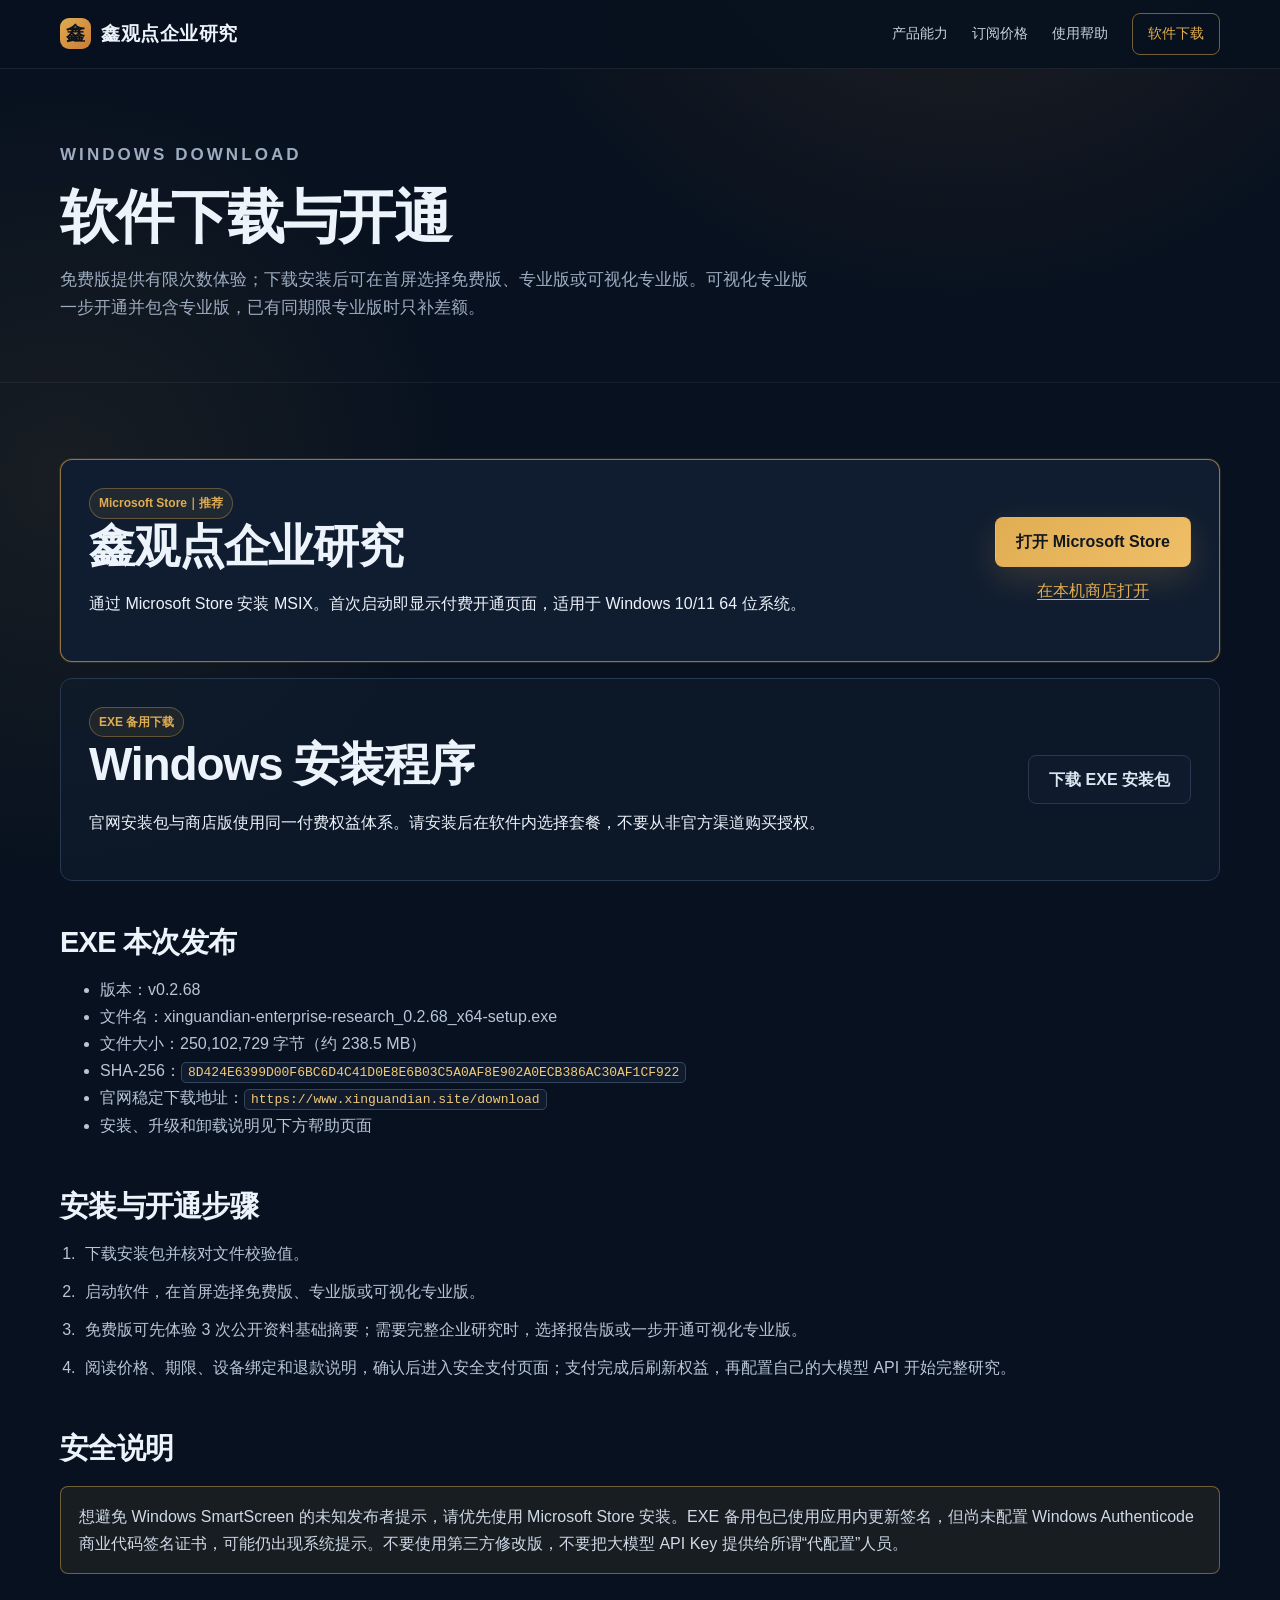
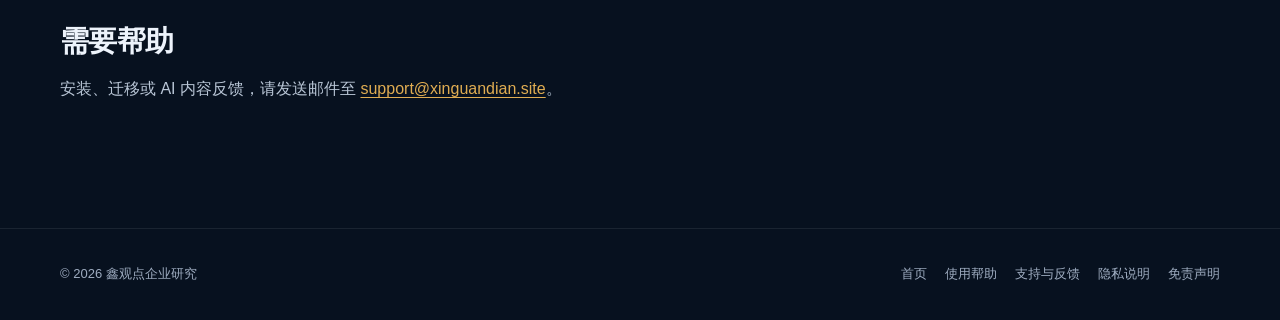
==== download-info.html @ 60618176 "separate installer endpoint from download page" ====
<!doctype html>
<html lang="zh-CN">
<head>
  <meta charset="utf-8">
  <meta name="viewport" content="width=device-width,initial-scale=1">
  <meta name="description" content="下载鑫观点企业研究 Windows 桌面软件，查看版本信息、安装步骤和文件校验值。">
  <title>软件下载｜鑫观点企业研究</title>
  <link rel="icon" href="favicon.svg">
  <link rel="stylesheet" href="styles.css">
</head>
<body>
  <header class="site-header"><nav class="container nav" aria-label="主导航"><a class="brand" href="index.html"><span class="brand-mark">鑫</span>鑫观点企业研究</a><div class="nav-links"><a href="index.html#features">产品能力</a><a href="index.html#pricing">订阅价格</a><a href="help.html">使用帮助</a><a class="nav-cta" aria-current="page" href="download.html">软件下载</a></div></nav></header>
  <main>
    <section class="page-hero"><div class="container"><p class="eyebrow">WINDOWS DOWNLOAD</p><h1>软件下载与开通</h1><p>免费版提供有限次数体验；下载安装后可在首屏选择免费版、专业版或可视化专业版。可视化专业版一步开通并包含专业版，已有同期限专业版时只补差额。</p></div></section>
    <section class="section"><div class="container">
      <article class="download-card store-download-card">
        <div><span class="status-pill">Microsoft Store｜推荐</span><h2>鑫观点企业研究</h2><p>通过 Microsoft Store 安装 MSIX。首次启动即显示付费开通页面，适用于 Windows 10/11 64 位系统。</p></div>
        <div class="download-actions"><a class="button primary" href="https://apps.microsoft.com/detail/9N70DR3F7M9R">打开 Microsoft Store</a><a class="text-link" href="ms-windows-store://pdp/?ProductId=9N70DR3F7M9R">在本机商店打开</a></div>
      </article>
      <article class="download-card backup-download-card">
        <div><span class="status-pill">EXE 备用下载</span><h2>Windows 安装程序</h2><p>官网安装包与商店版使用同一付费权益体系。请安装后在软件内选择套餐，不要从非官方渠道购买授权。</p></div>
        <a class="button secondary" href="download">下载 EXE 安装包</a>
      </article>
      <div class="prose" style="margin-top:44px">
        <section><h2>EXE 本次发布</h2><ul><li>版本：v0.2.68</li><li>文件名：xinguandian-enterprise-research_0.2.68_x64-setup.exe</li><li>文件大小：250,102,729 字节（约 238.5 MB）</li><li>SHA-256：<code>8D424E6399D00F6BC6D4C41D0E8E6B03C5A0AF8E902A0ECB386AC30AF1CF922</code></li><li>官网稳定下载地址：<code>https://www.xinguandian.site/download</code></li><li>安装、升级和卸载说明见下方帮助页面</li></ul></section>
        <section><h2>安装与开通步骤</h2><ol class="help-steps"><li>下载安装包并核对文件校验值。</li><li>启动软件，在首屏选择免费版、专业版或可视化专业版。</li><li>免费版可先体验 3 次公开资料基础摘要；需要完整企业研究时，选择报告版或一步开通可视化专业版。</li><li>阅读价格、期限、设备绑定和退款说明，确认后进入安全支付页面；支付完成后刷新权益，再配置自己的大模型 API 开始完整研究。</li></ol></section>
        <section><h2>安全说明</h2><div class="callout warning">想避免 Windows SmartScreen 的未知发布者提示，请优先使用 Microsoft Store 安装。EXE 备用包已使用应用内更新签名，但尚未配置 Windows Authenticode 商业代码签名证书，可能仍出现系统提示。不要使用第三方修改版，不要把大模型 API Key 提供给所谓“代配置”人员。</div></section>
        <section><h2>需要帮助</h2><p>安装、迁移或 AI 内容反馈，请发送邮件至 <a class="inline-link" href="mailto:support@xinguandian.site">support@xinguandian.site</a>。</p></section>
      </div>
    </div></section>
  </main>
  <footer class="site-footer"><div class="container footer-grid"><span>© 2026 鑫观点企业研究</span><div class="footer-links"><a href="index.html">首页</a><a href="help.html">使用帮助</a><a href="support.html">支持与反馈</a><a href="privacy.html">隐私说明</a><a href="disclaimer.html">免责声明</a></div></div></footer>
</body>
</html>
---- styles.css ----
:root {
  --bg: #07111f;
  --panel: #101d30;
  --panel-2: #15243a;
  --line: #273850;
  --text: #edf3fb;
  --muted: #9eacc0;
  --gold: #e0ad52;
  --gold-2: #c97b35;
  --green: #66d49b;
  --danger: #ff9b91;
  --max: 1160px;
}

* { box-sizing: border-box; }
html { scroll-behavior: smooth; }
body {
  margin: 0;
  color: var(--text);
  background:
    radial-gradient(circle at 75% -10%, rgba(201,123,53,.16), transparent 32rem),
    radial-gradient(circle at 5% 25%, rgba(224,173,82,.08), transparent 26rem),
    var(--bg);
  font-family: Inter, "Microsoft YaHei", "PingFang SC", Arial, sans-serif;
  line-height: 1.7;
}
a { color: inherit; text-decoration: none; }
img { display: block; max-width: 100%; }
button, a { -webkit-tap-highlight-color: transparent; }
.container { width: min(calc(100% - 40px), var(--max)); margin: 0 auto; }

.site-header {
  position: sticky;
  z-index: 20;
  top: 0;
  border-bottom: 1px solid rgba(255,255,255,.08);
  background: rgba(7,17,31,.9);
  backdrop-filter: blur(14px);
}
.nav { min-height: 68px; display: flex; align-items: center; justify-content: space-between; gap: 24px; }
.brand { display: inline-flex; align-items: center; gap: 10px; font-size: 19px; font-weight: 800; letter-spacing: .03em; }
.brand-mark { width: 31px; height: 31px; border-radius: 9px; display: grid; place-items: center; color: #07111f; background: linear-gradient(135deg, var(--gold), var(--gold-2)); font-weight: 900; }
.nav-links { display: flex; align-items: center; gap: 24px; color: #c8d2df; font-size: 14px; }
.nav-links a:hover, .nav-links a[aria-current="page"] { color: var(--gold); }
.nav-cta { padding: 8px 15px; border: 1px solid rgba(224,173,82,.5); border-radius: 8px; color: var(--gold) !important; }

.hero { padding: 92px 0 72px; }
.hero-grid { display: grid; grid-template-columns: 1.05fr .95fr; align-items: center; gap: 56px; }
.eyebrow { margin: 0 0 16px; color: var(--gold); font-size: 13px; font-weight: 800; letter-spacing: .18em; }
h1 { margin: 0; font-size: clamp(42px, 6vw, 72px); line-height: 1.08; letter-spacing: -.04em; }
.hero-lead { margin: 24px 0 0; max-width: 620px; color: #c9d4e2; font-size: 20px; }
.hero-note { margin-top: 18px; color: var(--muted); font-size: 13px; }
.actions { margin-top: 34px; display: flex; flex-wrap: wrap; gap: 12px; }
.button { min-height: 46px; display: inline-flex; align-items: center; justify-content: center; padding: 10px 20px; border: 1px solid transparent; border-radius: 8px; font-weight: 800; }
.button.primary { color: #13181f; background: linear-gradient(135deg, var(--gold), #efbf68); box-shadow: 0 12px 34px rgba(224,173,82,.18); }
.button.secondary { border-color: var(--line); background: rgba(16,29,48,.7); color: #dce6f1; }
.button.disabled { pointer-events: none; color: #aeb8c5; background: #263447; }

.app-window { overflow: hidden; border: 1px solid #34465f; border-radius: 14px; background: #0e1828; box-shadow: 0 32px 80px rgba(0,0,0,.38); transform: perspective(1200px) rotateY(-2deg); }
.window-bar { height: 36px; display: flex; align-items: center; gap: 7px; padding: 0 14px; border-bottom: 1px solid #263850; background: #121f32; }
.window-bar i { width: 8px; height: 8px; border-radius: 50%; background: #46566b; }
.window-bar i:first-child { background: var(--gold-2); }
.app-window img { aspect-ratio: 1.48 / 1; object-fit: cover; object-position: top left; }

.section { padding: 76px 0; }
.section.alt { border-block: 1px solid rgba(255,255,255,.06); background: rgba(16,29,48,.42); }
.section-heading { max-width: 760px; margin-bottom: 34px; }
.section-heading span { color: var(--gold); font-size: 13px; font-weight: 800; letter-spacing: .14em; }
h2 { margin: 8px 0 12px; font-size: clamp(30px, 4vw, 46px); line-height: 1.2; letter-spacing: -.025em; }
.section-heading p { margin: 0; color: var(--muted); }

.feature-grid { display: grid; grid-template-columns: repeat(3, 1fr); gap: 16px; }
.card { padding: 24px; border: 1px solid var(--line); border-radius: 12px; background: linear-gradient(145deg, rgba(21,36,58,.9), rgba(12,25,42,.86)); }
.card .number { display: inline-grid; width: 34px; height: 34px; place-items: center; border-radius: 8px; color: var(--gold); background: rgba(224,173,82,.11); font-weight: 800; }
.card h3 { margin: 18px 0 8px; font-size: 19px; }
.card p { margin: 0; color: var(--muted); font-size: 14px; }

.steps { display: grid; grid-template-columns: repeat(4, 1fr); gap: 12px; counter-reset: step; }
.step { position: relative; padding: 23px 20px; border: 1px solid var(--line); border-radius: 10px; background: rgba(16,29,48,.72); }
.step::before { counter-increment: step; content: "0" counter(step); display: block; margin-bottom: 16px; color: var(--gold); font-weight: 800; font-size: 13px; }
.step strong { display: block; margin-bottom: 6px; }
.step span { color: var(--muted); font-size: 13px; }

.preview-grid { display: grid; grid-template-columns: .9fr 1.1fr; gap: 24px; align-items: center; }
.preview-copy ul { padding: 0; margin: 24px 0; list-style: none; }
.preview-copy li { margin: 10px 0; color: #c7d2e0; }
.preview-copy li::before { content: "✓"; margin-right: 10px; color: var(--green); }
.preview-image { overflow: hidden; border: 1px solid #34465f; border-radius: 12px; background: #fff; box-shadow: 0 28px 70px rgba(0,0,0,.35); }
.preview-image img { width: 100%; }

.price-grid { display: grid; grid-template-columns: repeat(3, 1fr); gap: 16px; }
.price { position: relative; padding: 28px; border: 1px solid var(--line); border-radius: 12px; background: var(--panel); }
.price.recommended { border-color: rgba(224,173,82,.64); box-shadow: 0 0 0 1px rgba(224,173,82,.18), 0 22px 60px rgba(0,0,0,.24); }
.price-tag { position: absolute; right: 18px; top: 18px; padding: 3px 9px; border-radius: 999px; color: #17130b; background: var(--gold); font-size: 11px; font-weight: 800; }
.price h3 { margin: 0; }
.price-value { margin: 18px 0 20px; font-size: 38px; font-weight: 900; }
.price-value small { font-size: 13px; color: var(--muted); font-weight: 500; }
.price ul { min-height: 112px; padding-left: 18px; color: #c7d2e0; font-size: 14px; }
.price .button { width: 100%; }
.price-note { margin-top: 20px; color: var(--muted); font-size: 13px; text-align: center; }

.notice { padding: 20px 22px; border-left: 3px solid var(--gold); border-radius: 0 9px 9px 0; background: rgba(224,173,82,.09); color: #d5deea; }
.faq { display: grid; gap: 10px; }
details { padding: 16px 18px; border: 1px solid var(--line); border-radius: 9px; background: rgba(16,29,48,.7); }
summary { cursor: pointer; font-weight: 700; }
details p { color: var(--muted); }

.page-hero { padding: 72px 0 42px; border-bottom: 1px solid rgba(255,255,255,.06); }
.page-hero h1 { font-size: clamp(36px, 5vw, 58px); }
.page-hero p { max-width: 760px; color: var(--muted); font-size: 17px; }
.content-layout { display: grid; grid-template-columns: 240px 1fr; gap: 46px; padding: 56px 0 88px; }
.toc { position: sticky; top: 92px; align-self: start; display: grid; gap: 8px; padding: 16px; border: 1px solid var(--line); border-radius: 10px; background: rgba(16,29,48,.75); }
.toc strong { margin-bottom: 5px; color: var(--gold); }
.toc a { color: var(--muted); font-size: 13px; }
.toc a:hover { color: var(--gold); }
.prose { min-width: 0; }
.prose section { scroll-margin-top: 94px; margin-bottom: 50px; }
.prose h2 { margin: 0 0 16px; font-size: 29px; }
.prose h3 { margin-top: 28px; }
.prose p, .prose li { color: #b9c6d6; }
.prose code { padding: 2px 6px; border: 1px solid #34455d; border-radius: 5px; color: #f2c979; background: #101c2d; }
.help-steps { padding-left: 20px; }
.help-steps li { margin: 11px 0; padding-left: 5px; }
.callout { margin: 20px 0; padding: 16px 18px; border: 1px solid #38506e; border-radius: 8px; background: #12243a; color: #cfdae7; }
.callout.warning { border-color: rgba(224,173,82,.45); background: rgba(224,173,82,.08); }
.table-wrap { overflow-x: auto; }
table { width: 100%; border-collapse: collapse; border: 1px solid var(--line); }
th, td { padding: 12px 14px; border-bottom: 1px solid var(--line); text-align: left; }
th { color: var(--gold); background: #14233a; }
td { color: #b9c6d6; }

.download-card { display: grid; grid-template-columns: 1fr auto; gap: 24px; align-items: center; padding: 28px; border: 1px solid var(--line); border-radius: 12px; background: var(--panel); }
.download-card h2 { margin-top: 0; }
.status-pill { display: inline-flex; padding: 4px 9px; border: 1px solid rgba(224,173,82,.35); border-radius: 999px; color: var(--gold); background: rgba(224,173,82,.08); font-size: 12px; font-weight: 800; }
.download-card + .download-card { margin-top: 16px; }
.store-download-card { border-color: rgba(224,173,82,.62); box-shadow: 0 0 0 1px rgba(224,173,82,.12); }
.backup-download-card { background: rgba(16,29,48,.6); }
.download-actions { display: grid; gap: 10px; justify-items: center; }
.text-link, .inline-link { color: var(--gold); text-decoration: underline; text-underline-offset: 3px; }
.support-panel { max-width: 760px; padding: 34px; border: 1px solid var(--line); border-radius: 12px; background: var(--panel); }

.site-footer { padding: 34px 0; border-top: 1px solid rgba(255,255,255,.08); color: var(--muted); font-size: 13px; }
.footer-grid { display: flex; justify-content: space-between; gap: 24px; }
.footer-links { display: flex; flex-wrap: wrap; gap: 18px; }
.footer-links a:hover { color: var(--gold); }

@media (max-width: 860px) {
  .nav-links a:not(.nav-cta) { display: none; }
  .hero { padding-top: 60px; }
  .hero-grid, .preview-grid, .content-layout { grid-template-columns: 1fr; }
  .app-window { transform: none; }
  .feature-grid { grid-template-columns: repeat(2, 1fr); }
  .steps, .price-grid { grid-template-columns: 1fr 1fr; }
  .toc { position: static; grid-template-columns: repeat(2, 1fr); }
  .toc strong { grid-column: 1 / -1; }
}

@media (max-width: 580px) {
  .container { width: min(calc(100% - 28px), var(--max)); }
  .brand { font-size: 16px; }
  .nav-cta { padding: 7px 10px; }
  h1 { font-size: 42px; }
  .hero-lead { font-size: 17px; }
  .feature-grid, .steps, .price-grid { grid-template-columns: 1fr; }
  .section { padding: 58px 0; }
  .download-card { grid-template-columns: 1fr; }
  .download-actions { justify-items: start; }
  .footer-grid { flex-direction: column; }
}
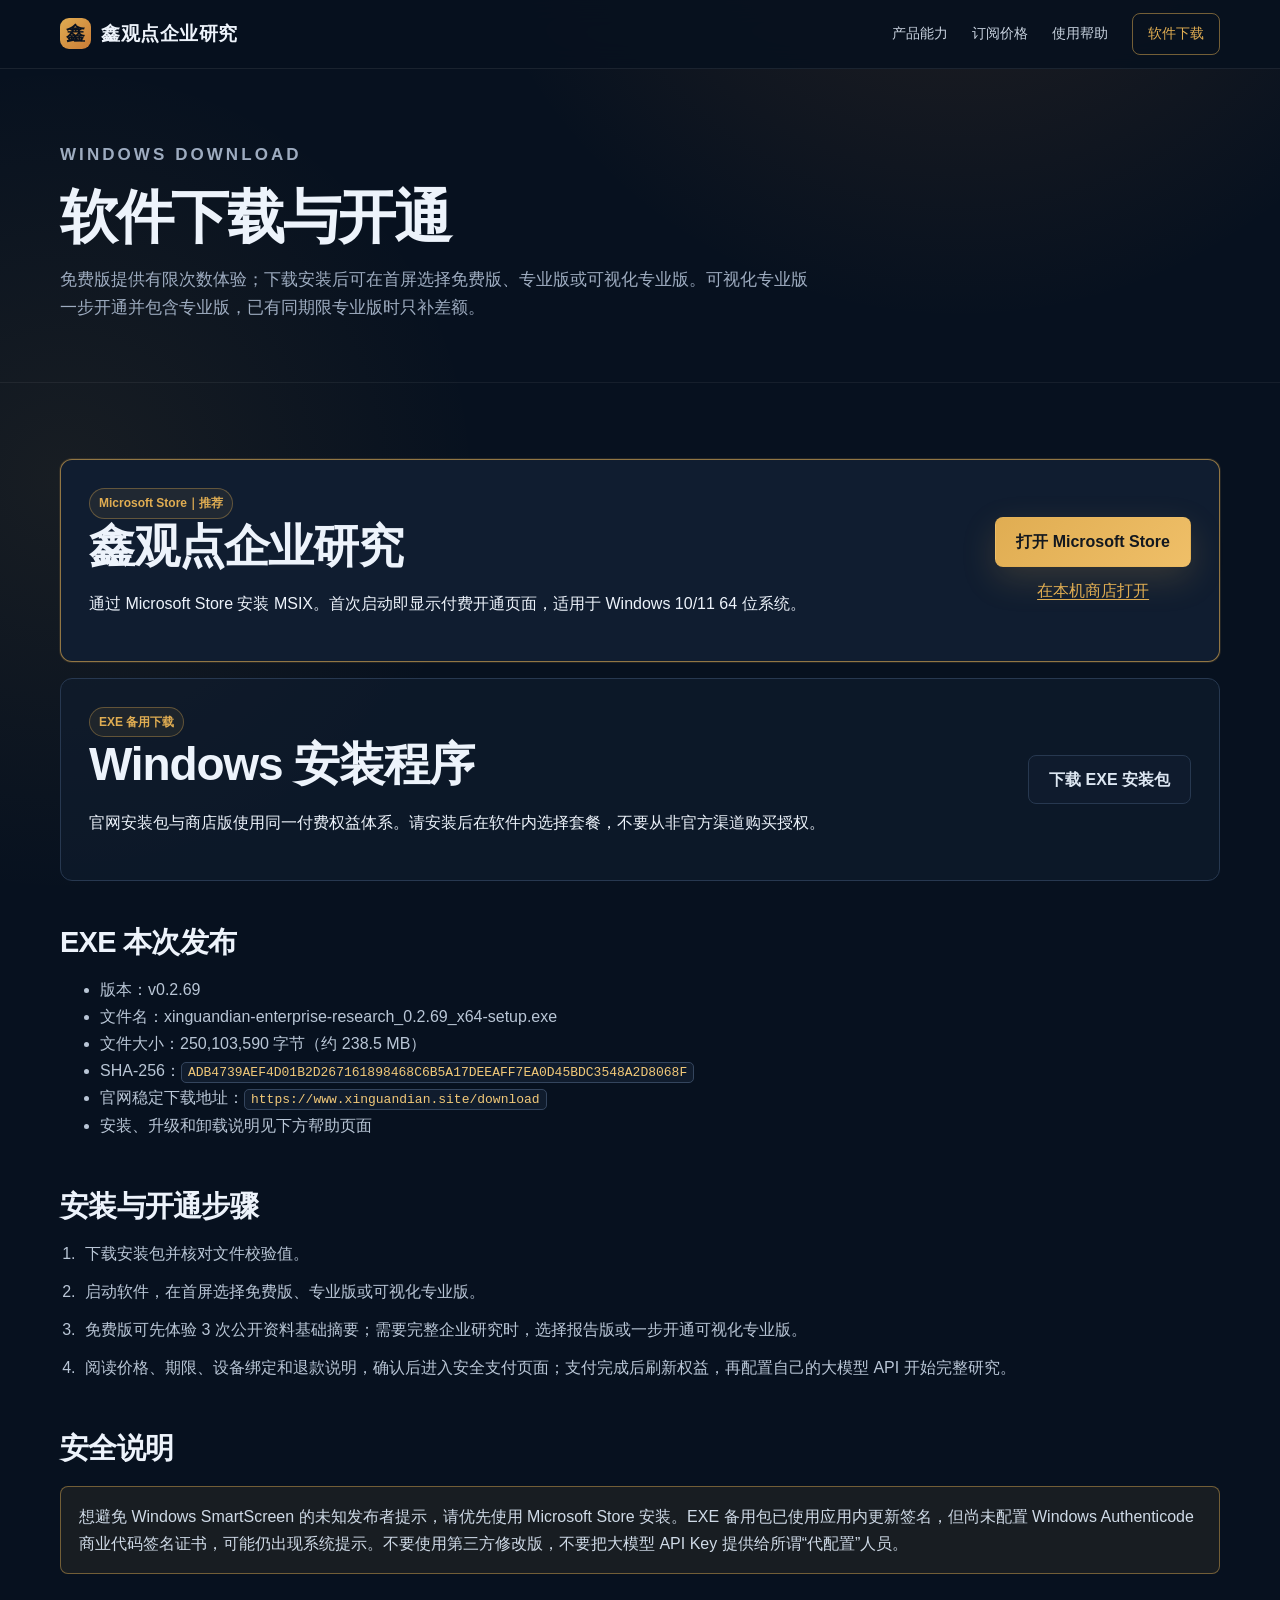
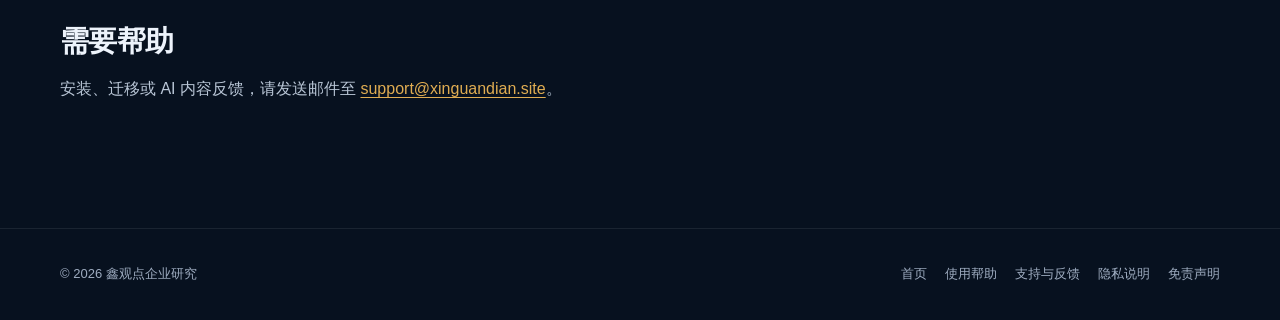
==== commit b427380a: "release v0.2.69 installer" ====
--- a/download-info.html
+++ b/download-info.html
@@ -22,7 +22,7 @@
         <a class="button secondary" href="download">下载 EXE 安装包</a>
       </article>
       <div class="prose" style="margin-top:44px">
-        <section><h2>EXE 本次发布</h2><ul><li>版本：v0.2.68</li><li>文件名：xinguandian-enterprise-research_0.2.68_x64-setup.exe</li><li>文件大小：250,102,729 字节（约 238.5 MB）</li><li>SHA-256：<code>8D424E6399D00F6BC6D4C41D0E8E6B03C5A0AF8E902A0ECB386AC30AF1CF922</code></li><li>官网稳定下载地址：<code>https://www.xinguandian.site/download</code></li><li>安装、升级和卸载说明见下方帮助页面</li></ul></section>
+        <section><h2>EXE 本次发布</h2><ul><li>版本：v0.2.69</li><li>文件名：xinguandian-enterprise-research_0.2.69_x64-setup.exe</li><li>文件大小：250,103,590 字节（约 238.5 MB）</li><li>SHA-256：<code>ADB4739AEF4D01B2D267161898468C6B5A17DEEAFF7EA0D45BDC3548A2D8068F</code></li><li>官网稳定下载地址：<code>https://www.xinguandian.site/download</code></li><li>安装、升级和卸载说明见下方帮助页面</li></ul></section>
         <section><h2>安装与开通步骤</h2><ol class="help-steps"><li>下载安装包并核对文件校验值。</li><li>启动软件，在首屏选择免费版、专业版或可视化专业版。</li><li>免费版可先体验 3 次公开资料基础摘要；需要完整企业研究时，选择报告版或一步开通可视化专业版。</li><li>阅读价格、期限、设备绑定和退款说明，确认后进入安全支付页面；支付完成后刷新权益，再配置自己的大模型 API 开始完整研究。</li></ol></section>
         <section><h2>安全说明</h2><div class="callout warning">想避免 Windows SmartScreen 的未知发布者提示，请优先使用 Microsoft Store 安装。EXE 备用包已使用应用内更新签名，但尚未配置 Windows Authenticode 商业代码签名证书，可能仍出现系统提示。不要使用第三方修改版，不要把大模型 API Key 提供给所谓“代配置”人员。</div></section>
         <section><h2>需要帮助</h2><p>安装、迁移或 AI 内容反馈，请发送邮件至 <a class="inline-link" href="mailto:support@xinguandian.site">support@xinguandian.site</a>。</p></section>
@@ -33,4 +33,3 @@
 </body>
 </html>
 
-
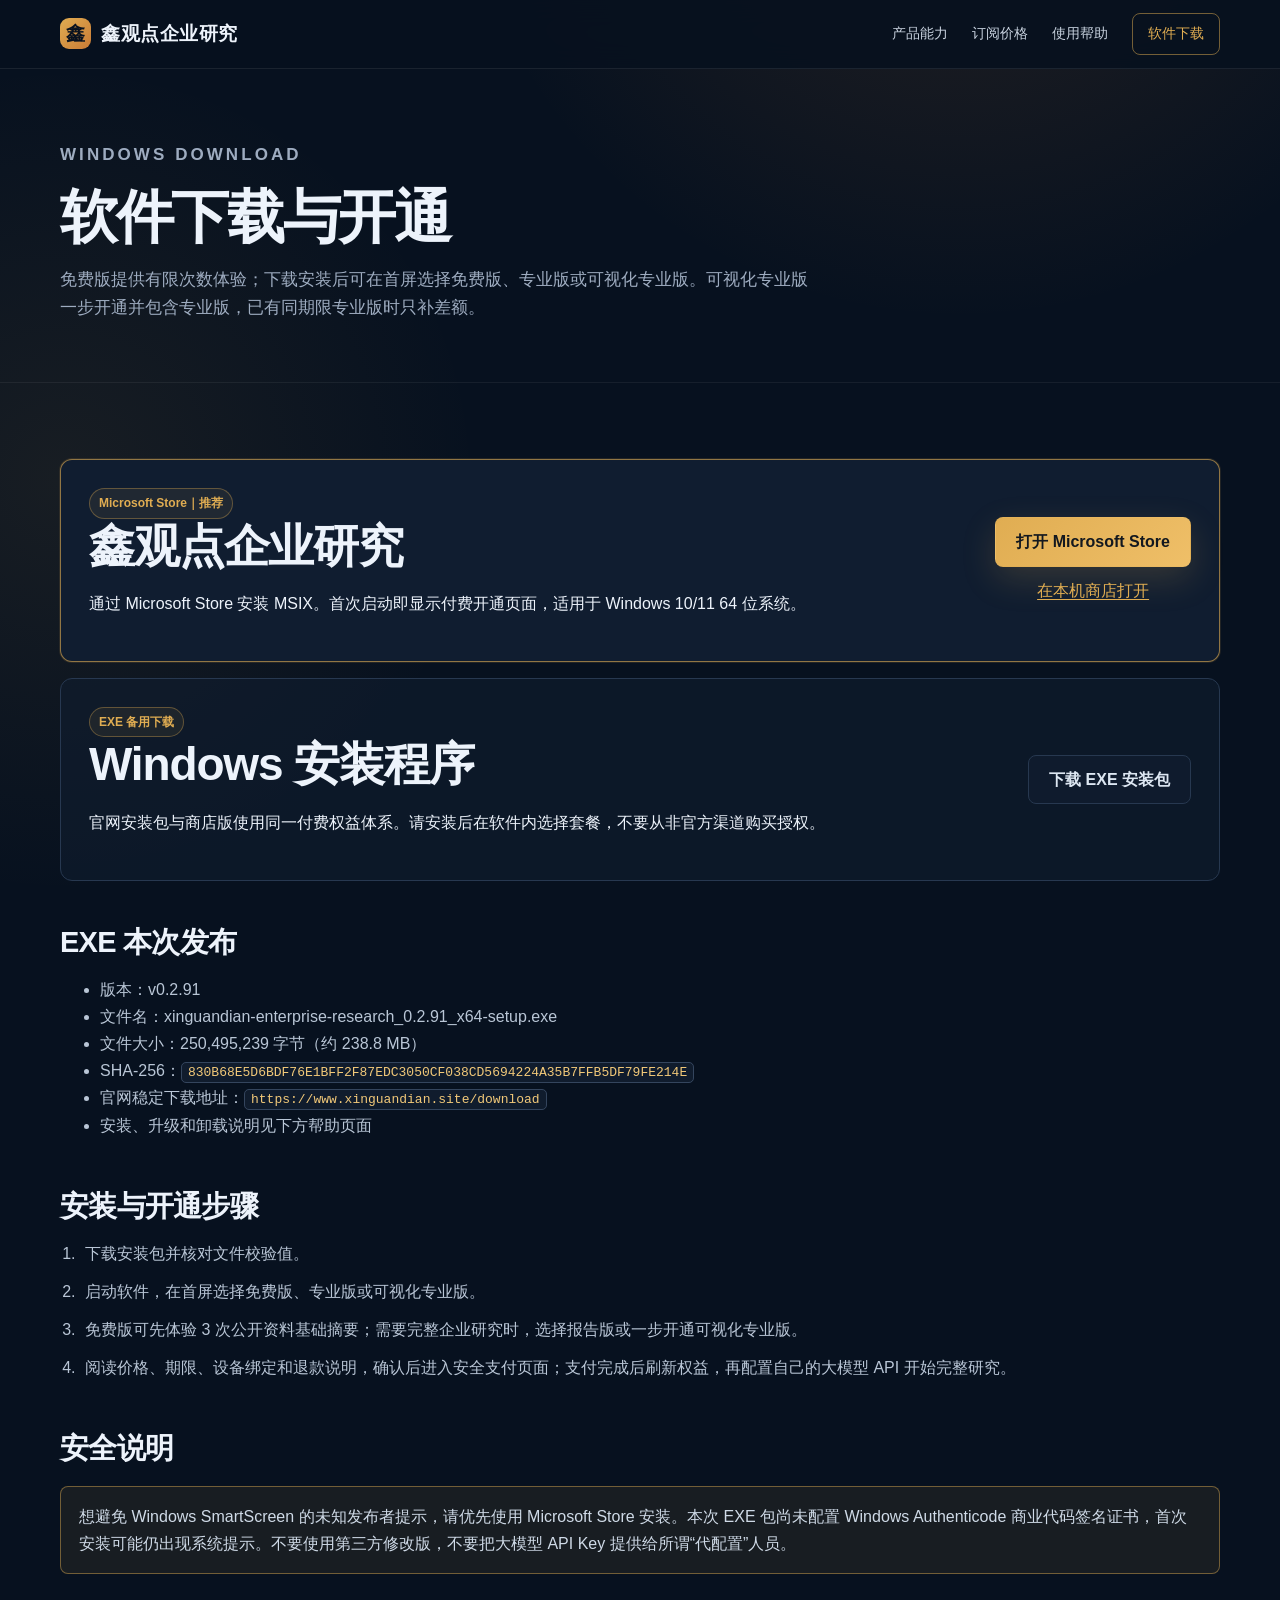
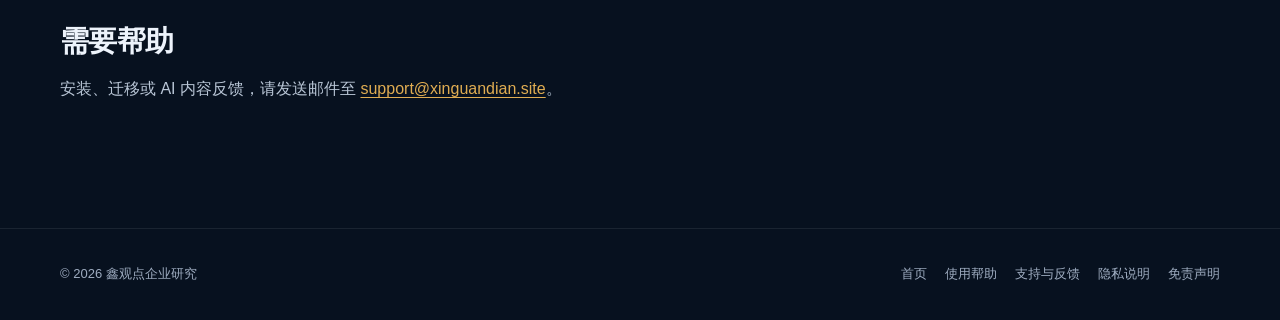
==== commit 9b8add4a: "release v0.2.91 installer on homepage" ====
--- a/download-info.html
+++ b/download-info.html
@@ -22,9 +22,9 @@
         <a class="button secondary" href="download">下载 EXE 安装包</a>
       </article>
       <div class="prose" style="margin-top:44px">
-        <section><h2>EXE 本次发布</h2><ul><li>版本：v0.2.69</li><li>文件名：xinguandian-enterprise-research_0.2.69_x64-setup.exe</li><li>文件大小：250,103,590 字节（约 238.5 MB）</li><li>SHA-256：<code>ADB4739AEF4D01B2D267161898468C6B5A17DEEAFF7EA0D45BDC3548A2D8068F</code></li><li>官网稳定下载地址：<code>https://www.xinguandian.site/download</code></li><li>安装、升级和卸载说明见下方帮助页面</li></ul></section>
+        <section><h2>EXE 本次发布</h2><ul><li>版本：v0.2.91</li><li>文件名：xinguandian-enterprise-research_0.2.91_x64-setup.exe</li><li>文件大小：250,495,239 字节（约 238.8 MB）</li><li>SHA-256：<code>830B68E5D6BDF76E1BFF2F87EDC3050CF038CD5694224A35B7FFB5DF79FE214E</code></li><li>官网稳定下载地址：<code>https://www.xinguandian.site/download</code></li><li>安装、升级和卸载说明见下方帮助页面</li></ul></section>
         <section><h2>安装与开通步骤</h2><ol class="help-steps"><li>下载安装包并核对文件校验值。</li><li>启动软件，在首屏选择免费版、专业版或可视化专业版。</li><li>免费版可先体验 3 次公开资料基础摘要；需要完整企业研究时，选择报告版或一步开通可视化专业版。</li><li>阅读价格、期限、设备绑定和退款说明，确认后进入安全支付页面；支付完成后刷新权益，再配置自己的大模型 API 开始完整研究。</li></ol></section>
-        <section><h2>安全说明</h2><div class="callout warning">想避免 Windows SmartScreen 的未知发布者提示，请优先使用 Microsoft Store 安装。EXE 备用包已使用应用内更新签名，但尚未配置 Windows Authenticode 商业代码签名证书，可能仍出现系统提示。不要使用第三方修改版，不要把大模型 API Key 提供给所谓“代配置”人员。</div></section>
+        <section><h2>安全说明</h2><div class="callout warning">想避免 Windows SmartScreen 的未知发布者提示，请优先使用 Microsoft Store 安装。本次 EXE 包尚未配置 Windows Authenticode 商业代码签名证书，首次安装可能仍出现系统提示。不要使用第三方修改版，不要把大模型 API Key 提供给所谓“代配置”人员。</div></section>
         <section><h2>需要帮助</h2><p>安装、迁移或 AI 内容反馈，请发送邮件至 <a class="inline-link" href="mailto:support@xinguandian.site">support@xinguandian.site</a>。</p></section>
       </div>
     </div></section>
@@ -32,4 +32,3 @@
   <footer class="site-footer"><div class="container footer-grid"><span>© 2026 鑫观点企业研究</span><div class="footer-links"><a href="index.html">首页</a><a href="help.html">使用帮助</a><a href="support.html">支持与反馈</a><a href="privacy.html">隐私说明</a><a href="disclaimer.html">免责声明</a></div></div></footer>
 </body>
 </html>
-
